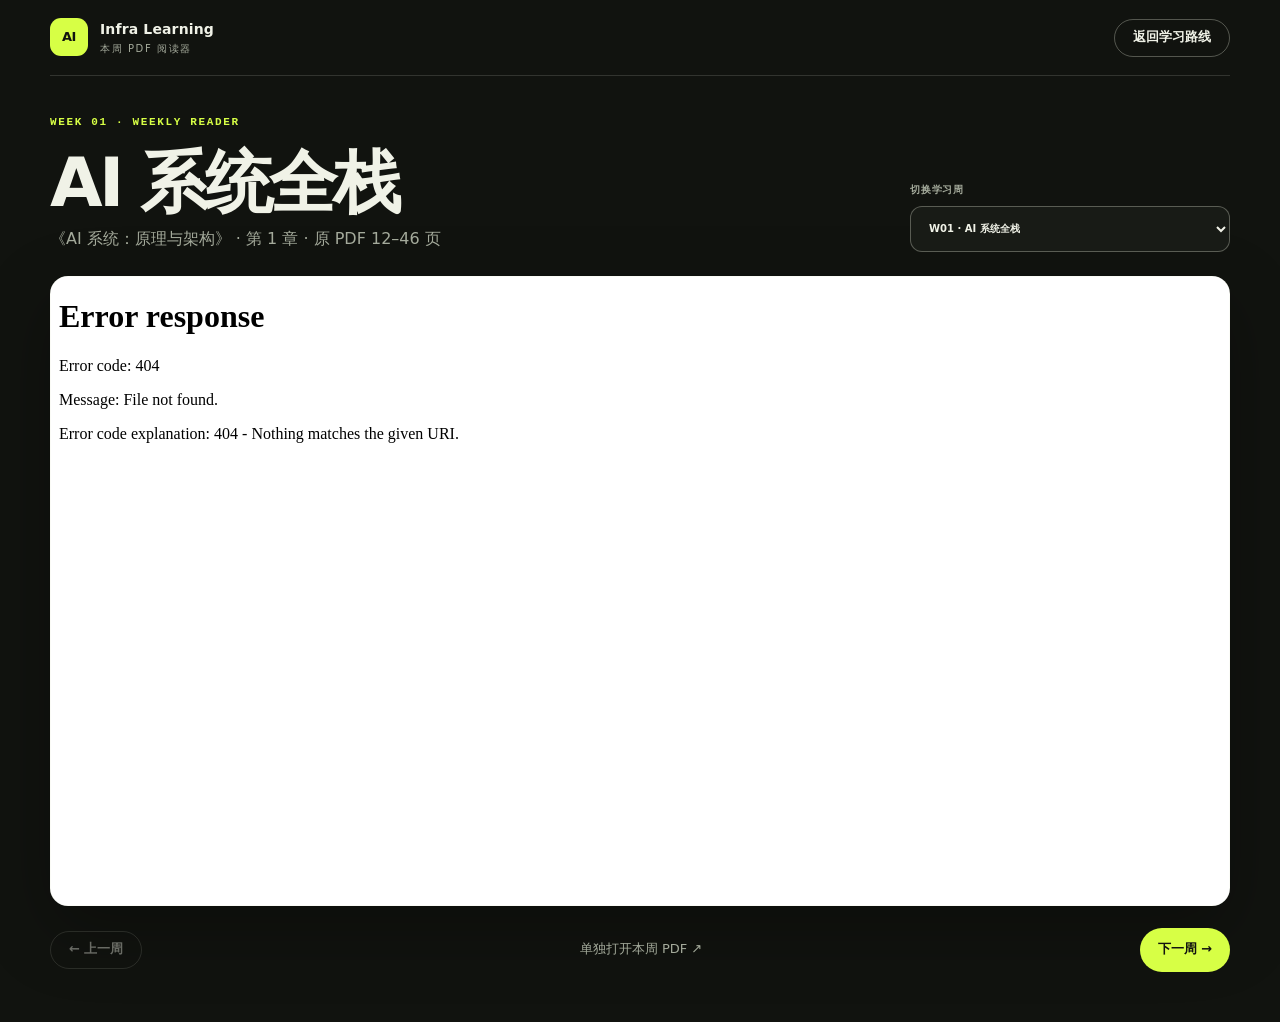
==== reader.html @ 6489c501 "Add weekly PDF reader" ====
<!doctype html>
<html lang="zh-CN">
  <head>
    <meta charset="UTF-8" />
    <meta name="viewport" content="width=device-width, initial-scale=1.0" />
    <meta name="description" content="《AI 系统：原理与架构》按周在线阅读器" />
    <title>本周 PDF · AI Infra Learning</title>
    <link rel="stylesheet" href="./styles.css?v=20260719-24" />
  </head>
  <body class="reader-page">
    <header class="reader-header shell">
      <a class="brand" href="./#roadmap" aria-label="返回学习路线">
        <span class="brand-mark">AI</span><span><strong>Infra Learning</strong><small>本周 PDF 阅读器</small></span>
      </a>
      <a class="button button-ghost" href="./#roadmap">返回学习路线</a>
    </header>

    <main class="reader-main shell">
      <section class="reader-heading" aria-labelledby="readerTitle">
        <div>
          <p class="eyebrow" id="readerWeek">WEEKLY READER</p>
          <h1 id="readerTitle">正在准备本周资料</h1>
          <p id="readerMeta">《AI 系统：原理与架构》</p>
        </div>
        <label class="reader-select-label">切换学习周
          <select id="weekSelect" aria-label="切换学习周"></select>
        </label>
      </section>

      <section class="reader-frame-wrap" aria-label="PDF 在线预览">
        <iframe id="pdfFrame" title="本周 PDF 在线预览"></iframe>
      </section>

      <nav class="reader-nav" aria-label="阅读周导航">
        <a class="button button-ghost" id="previousWeek" href="#">← 上一周</a>
        <a class="text-link" id="openPdf" href="#" target="_blank" rel="noreferrer">单独打开本周 PDF ↗</a>
        <a class="button button-primary" id="nextWeek" href="#">下一周 →</a>
      </nav>
    </main>

    <noscript><p class="shell">需要启用 JavaScript 才能选择本周 PDF。</p></noscript>
    <script src="./reader.js?v=20260719-24"></script>
  </body>
</html>
---- styles.css ----
:root {
  color-scheme: dark;
  --bg: #11130f;
  --surface: #181b16;
  --surface-2: #20241d;
  --line: rgba(239, 242, 226, 0.15);
  --line-strong: rgba(239, 242, 226, 0.3);
  --text: #f0f2e7;
  --muted: #a4aa9b;
  --acid: #d7ff45;
  --acid-2: #bfe82e;
  --blue: #7aa7ff;
  --shadow: 0 24px 70px rgba(0, 0, 0, 0.28);
  --radius: 22px;
  --shell: min(1180px, calc(100vw - 40px));
}

[data-theme="light"] {
  color-scheme: light;
  --bg: #f2f2e9;
  --surface: #ffffff;
  --surface-2: #e9eadf;
  --line: rgba(25, 28, 21, 0.13);
  --line-strong: rgba(25, 28, 21, 0.28);
  --text: #181b15;
  --muted: #666d60;
  --acid: #b5dd25;
  --acid-2: #9ec410;
  --shadow: 0 24px 70px rgba(45, 51, 35, 0.1);
}

* { box-sizing: border-box; }
html { scroll-behavior: smooth; }
body {
  margin: 0;
  min-width: 320px;
  background: radial-gradient(circle at 80% -10%, rgba(215, 255, 69, 0.1), transparent 30%), var(--bg);
  color: var(--text);
  font-family: Inter, "SF Pro Display", "PingFang SC", "Microsoft YaHei", system-ui, sans-serif;
  line-height: 1.6;
  -webkit-font-smoothing: antialiased;
}
button, input { font: inherit; }
button, a { -webkit-tap-highlight-color: transparent; }
a { color: inherit; }
.shell { width: var(--shell); margin-inline: auto; }
.skip-link { position: fixed; top: 10px; left: 10px; z-index: 100; padding: 10px 14px; background: var(--acid); color: #11130f; transform: translateY(-150%); }
.skip-link:focus { transform: translateY(0); }

.site-header {
  position: sticky;
  top: 0;
  z-index: 20;
  display: grid;
  grid-template-columns: 1fr auto 1fr;
  align-items: center;
  min-height: 76px;
  padding: 0 max(20px, calc((100vw - 1180px) / 2));
  border-bottom: 1px solid var(--line);
  background: color-mix(in srgb, var(--bg) 82%, transparent);
  backdrop-filter: blur(18px);
}
.brand { display: inline-flex; align-items: center; gap: 12px; width: max-content; text-decoration: none; }
.brand-mark { display: grid; place-items: center; width: 38px; height: 38px; border-radius: 11px; background: var(--acid); color: #11130f; font-size: 13px; font-weight: 900; letter-spacing: -0.03em; }
.brand strong, .brand small { display: block; }
.brand strong { font-size: 14px; letter-spacing: 0.01em; }
.brand small { color: var(--muted); font-size: 10px; letter-spacing: 0.16em; }
.site-nav { display: flex; gap: 34px; }
.site-nav a, .text-link { color: var(--muted); font-size: 13px; text-decoration: none; transition: color 160ms ease; }
.site-nav a:hover, .text-link:hover { color: var(--text); }
.header-actions { display: flex; align-items: center; justify-content: flex-end; gap: 10px; }
.button, .icon-button, .filter, .text-button { border: 0; cursor: pointer; }
.button { display: inline-flex; align-items: center; justify-content: center; min-height: 44px; padding: 0 18px; border-radius: 999px; font-size: 13px; font-weight: 750; text-decoration: none; transition: transform 160ms ease, background 160ms ease, border-color 160ms ease; }
.button:hover { transform: translateY(-2px); }
.button-primary { background: var(--acid); color: #11130f; }
.button-primary:hover { background: var(--acid-2); }
.button-ghost { min-height: 38px; border: 1px solid var(--line-strong); }
.button-dark { align-self: flex-start; background: #11130f; color: #f0f2e7; }
.icon-button { width: 38px; height: 38px; border: 1px solid var(--line); border-radius: 50%; background: transparent; color: var(--text); }

.hero { display: grid; grid-template-columns: minmax(0, 1.25fr) minmax(360px, 0.75fr); gap: 70px; align-items: center; min-height: 680px; padding-block: 78px; }
.eyebrow, .card-kicker { margin: 0 0 18px; color: var(--acid); font-family: "SFMono-Regular", Consolas, monospace; font-size: 11px; font-weight: 800; letter-spacing: 0.15em; }
.hero h1, .section-heading h2, .method-intro h2, .closing h2 { margin: 0; font-weight: 800; letter-spacing: -0.06em; line-height: 0.98; }
.hero h1 { max-width: 800px; font-size: clamp(62px, 7.6vw, 110px); }
.hero h1 em { color: var(--acid); font-family: Georgia, "Noto Serif SC", serif; font-weight: 400; }
.hero-intro { max-width: 650px; margin: 30px 0 0; color: var(--muted); font-size: clamp(16px, 1.8vw, 20px); }
.hero-actions { display: flex; align-items: center; gap: 24px; margin-top: 36px; }
.hero-panel { position: relative; padding: 34px; overflow: hidden; border: 1px solid var(--line); border-radius: var(--radius); background: linear-gradient(145deg, rgba(215, 255, 69, 0.07), transparent 45%), var(--surface); box-shadow: var(--shadow); }
.hero-panel::after { content: ""; position: absolute; right: -50px; bottom: -70px; width: 180px; height: 180px; border: 1px solid var(--line); border-radius: 50%; }
.progress-orbit { display: grid; place-items: center; width: 210px; height: 210px; margin: 0 auto 32px; border-radius: 50%; background: conic-gradient(var(--acid) calc(var(--progress) * 1%), var(--surface-2) 0); transition: background 300ms ease; }
.progress-orbit::before { content: ""; grid-area: 1 / 1; width: 172px; height: 172px; border-radius: 50%; background: var(--surface); }
.progress-orbit > div { z-index: 1; grid-area: 1 / 1; text-align: center; }
.progress-orbit strong, .progress-orbit span { display: block; }
.progress-orbit strong { font-size: 48px; letter-spacing: -0.06em; line-height: 1; }
.progress-orbit span { margin-top: 8px; color: var(--muted); font-size: 12px; }
.hero-stats { display: grid; grid-template-columns: repeat(3, 1fr); padding: 20px 0; border-block: 1px solid var(--line); }
.hero-stats div { text-align: center; }
.hero-stats div + div { border-left: 1px solid var(--line); }
.hero-stats strong, .hero-stats span { display: block; }
.hero-stats strong { font-size: 22px; }
.hero-stats span { color: var(--muted); font-size: 11px; }
.current-focus { display: flex; align-items: center; gap: 12px; margin-top: 22px; }
.status-dot { width: 9px; height: 9px; border-radius: 50%; background: var(--acid); box-shadow: 0 0 0 6px rgba(215, 255, 69, 0.12); }
.current-focus small, .current-focus strong { display: block; }
.current-focus small { color: var(--muted); font-size: 10px; letter-spacing: 0.12em; }
.current-focus strong { font-size: 13px; }

.ticker { overflow: hidden; border-block: 1px solid var(--line); background: var(--acid); color: #11130f; }
.ticker div { display: flex; justify-content: center; gap: 24px; min-width: max-content; padding: 12px 20px; font-family: "SFMono-Regular", Consolas, monospace; font-size: 11px; font-weight: 900; letter-spacing: 0.14em; }
.ticker i { font-style: normal; }
.dashboard, .roadmap, .mapping, .method { padding-block: 110px; }
.section-heading { display: flex; justify-content: space-between; align-items: flex-end; gap: 40px; margin-bottom: 48px; }
.section-heading.compact { align-items: center; }
.section-heading h2, .method-intro h2, .closing h2 { max-width: 760px; font-size: clamp(42px, 5vw, 70px); }
.section-heading > p, .method-intro > p:last-child { max-width: 360px; margin: 0; color: var(--muted); font-size: 14px; }

.dashboard-grid { display: grid; grid-template-columns: 1.2fr 0.9fr 0.9fr; gap: 16px; }
.dashboard-grid article { min-height: 330px; padding: 28px; border: 1px solid var(--line); border-radius: var(--radius); background: var(--surface); }
.focus-card { display: flex; flex-direction: column; background: var(--acid) !important; color: #11130f; }
.focus-card .card-kicker { color: rgba(17, 19, 15, 0.62); }
.week-badge { align-self: flex-start; padding: 5px 9px; border: 1px solid rgba(17, 19, 15, 0.28); border-radius: 999px; font-family: monospace; font-size: 10px; }
.focus-card h3, .data-card h3 { margin: auto 0 10px; font-size: clamp(30px, 3vw, 46px); letter-spacing: -0.05em; line-height: 1; }
.focus-card p { max-width: 480px; margin: 0 0 24px; color: rgba(17, 19, 15, 0.7); }
.metric-card, .data-card { display: flex; flex-direction: column; }
.metric-row { display: flex; justify-content: space-between; gap: 18px; padding: 17px 0; border-bottom: 1px solid var(--line); }
.metric-row span { color: var(--muted); font-size: 13px; }
.metric-row strong { text-align: right; font-size: 13px; }
.mini-bar { height: 5px; margin-top: auto; overflow: hidden; border-radius: 999px; background: var(--surface-2); }
.mini-bar span { display: block; width: 0; height: 100%; background: var(--acid); transition: width 300ms ease; }
.data-card h3 { margin-top: auto; font-size: 30px; }
.data-card p { color: var(--muted); font-size: 13px; }
.data-actions { display: flex; flex-wrap: wrap; gap: 14px; margin-top: 12px; }
.storage-status { display: flex; align-items: center; gap: 8px; margin: 16px 0 0; color: var(--muted); font-size: 11px; }
.storage-status .status-dot { width: 7px; height: 7px; }
.text-button { padding: 0; border-bottom: 1px solid var(--line-strong); background: transparent; color: var(--text); font-size: 12px; }
.text-button.danger { color: #ff8d72; }

.filters { display: flex; flex-wrap: wrap; justify-content: flex-end; gap: 8px; }
.filter { padding: 8px 14px; border: 1px solid var(--line); border-radius: 999px; background: transparent; color: var(--muted); font-size: 12px; }
.filter.is-active { border-color: var(--acid); background: var(--acid); color: #11130f; }
.roadmap-hint { max-width: 620px; margin: 14px 0 0; color: var(--muted); font-size: 12px; }
.roadmap-list { display: grid; gap: 12px; }
.week-card { display: grid; grid-template-columns: 90px minmax(180px, 0.7fr) minmax(340px, 1.3fr) auto; gap: 24px; align-items: center; padding: 22px 24px; border: 1px solid var(--line); border-radius: 16px; background: var(--surface); transition: border-color 160ms ease, transform 160ms ease; }
.week-card:hover { border-color: var(--line-strong); transform: translateX(4px); }
.week-card.is-complete { border-color: color-mix(in srgb, var(--acid) 45%, var(--line)); }
.week-card[hidden] { display: none; }
.week-number { color: var(--muted); font-family: "SFMono-Regular", Consolas, monospace; font-size: 12px; }
.week-title strong, .week-title span { display: block; }
.week-title strong { font-size: 17px; }
.week-title span { margin-top: 3px; color: var(--muted); font-size: 11px; }
.week-outcome { color: var(--muted); font-size: 13px; }
.week-tasks { display: flex; gap: 6px; }
.task-check { position: relative; display: grid; place-items: center; width: 32px; height: 32px; padding: 0; border: 1px solid var(--line-strong); border-radius: 9px; background: transparent; color: var(--muted); cursor: pointer; transition: border-color 150ms ease, background 150ms ease, color 150ms ease, transform 150ms ease; }
.task-check:hover { border-color: var(--acid); color: var(--text); transform: translateY(-2px); }
.task-check:focus-visible { outline: 2px solid var(--blue); outline-offset: 2px; }
.task-check span { font-family: monospace; font-size: 10px; }
.task-check i { position: absolute; right: -4px; top: -5px; display: grid; place-items: center; width: 14px; height: 14px; border: 2px solid var(--surface); border-radius: 50%; background: var(--acid); color: #11130f; font-family: monospace; font-size: 8px; font-style: normal; font-weight: 900; }
.task-check.is-done { border-color: var(--acid); background: color-mix(in srgb, var(--acid) 14%, transparent); color: var(--acid); }

.mapping { border-top: 1px solid var(--line); }
.mapping-table { overflow: hidden; border: 1px solid var(--line); border-radius: var(--radius); background: var(--surface); }
.mapping-row { display: grid; grid-template-columns: 0.5fr 1fr 1.3fr; gap: 24px; padding: 23px 28px; border-bottom: 1px solid var(--line); }
.mapping-row:last-child { border-bottom: 0; }
.mapping-row span { color: var(--muted); font-size: 13px; }
.mapping-row strong { font-size: 14px; }
.mapping-header { background: var(--surface-2); }
.mapping-header span { color: var(--text); font-family: monospace; font-size: 10px; letter-spacing: 0.1em; }

.method { display: grid; grid-template-columns: 0.8fr 1.2fr; gap: 100px; align-items: start; }
.method-intro { position: sticky; top: 120px; }
.method-intro > p:last-child { margin-top: 24px; }
.method-steps { margin: 0; padding: 0; list-style: none; }
.method-steps li { display: grid; grid-template-columns: 50px 1fr; gap: 22px; padding: 28px 0; border-top: 1px solid var(--line); }
.method-steps li:last-child { border-bottom: 1px solid var(--line); }
.method-steps > li > span { color: var(--acid); font-family: monospace; font-size: 11px; }
.method-steps strong { font-size: 24px; }
.method-steps p { margin: 4px 0 0; color: var(--muted); font-size: 13px; }
.closing { display: flex; justify-content: space-between; align-items: flex-end; gap: 40px; margin-bottom: 60px; padding: 60px; border-radius: 28px; background: var(--surface); }
.site-footer { display: flex; justify-content: space-between; gap: 20px; padding-block: 26px 44px; border-top: 1px solid var(--line); color: var(--muted); font-size: 11px; }
.task-drawer[hidden] { display: none !important; }
body.drawer-open { overflow: hidden; }
.task-drawer { position: fixed; inset: 0; z-index: 100; }
.task-backdrop { position: absolute; inset: 0; width: 100%; border: 0; background: rgba(0, 0, 0, 0.62); backdrop-filter: blur(5px); cursor: default; }
.task-sheet { position: absolute; inset: 0 0 0 auto; display: flex; flex-direction: column; width: min(620px, 94vw); border-left: 1px solid var(--line-strong); background: var(--bg); box-shadow: -30px 0 80px rgba(0, 0, 0, 0.32); overflow: hidden; animation: drawer-in 220ms ease both; }
.task-sheet-header { display: flex; justify-content: space-between; align-items: center; gap: 20px; padding: 24px 28px; border-bottom: 1px solid var(--line); }
.task-sheet-header .eyebrow { margin: 0; }
.task-sheet-content { flex: 1; padding: 38px 34px 52px; overflow-y: auto; }
.task-sheet-content h2 { max-width: 520px; margin: 0; font-size: clamp(32px, 5vw, 52px); letter-spacing: -0.05em; line-height: 0.98; }
.task-description { margin: 22px 0 0; color: var(--muted); font-size: 15px; line-height: 1.75; }
.task-links { display: grid; gap: 10px; margin-top: 28px; }
.task-links a { display: grid; grid-template-columns: 1fr auto; gap: 4px 18px; padding: 16px 18px; border: 1px solid var(--line); border-radius: 12px; background: var(--surface); color: var(--text); text-decoration: none; transition: border-color 150ms ease, transform 150ms ease; }
.task-links a:hover { border-color: var(--acid); transform: translateX(4px); }
.task-links span { font-size: 13px; font-weight: 800; }
.task-links small { grid-column: 1; color: var(--muted); font-family: monospace; font-size: 9px; }
.task-links b { grid-column: 2; grid-row: 1 / 3; align-self: center; color: var(--acid); }
.task-checklist { display: grid; gap: 12px; margin: 30px 0 0; padding: 0; list-style: none; }
.task-checklist li { position: relative; padding: 15px 16px 15px 44px; border-top: 1px solid var(--line); color: var(--text); font-size: 13px; }
.task-checklist li::before { position: absolute; left: 12px; top: 14px; content: "→"; color: var(--acid); font-family: monospace; }
.task-quiz { display: grid; gap: 10px; margin: 30px 0 0; padding: 0; list-style: none; counter-reset: none; }
.task-quiz li { display: grid; grid-template-columns: 42px 1fr; gap: 14px; padding: 17px; border: 1px solid var(--line); border-radius: 12px; background: var(--surface); }
.task-quiz span { color: var(--acid); font-family: monospace; font-size: 10px; }
.task-quiz p { margin: 0; font-size: 13px; }
.task-deliverable { margin-top: 34px; padding: 20px; border-left: 3px solid var(--acid); background: color-mix(in srgb, var(--acid) 7%, var(--surface)); }
.task-deliverable span { color: var(--acid); font-family: monospace; font-size: 9px; font-weight: 900; letter-spacing: 0.12em; }
.task-deliverable p { margin: 8px 0 0; font-size: 13px; line-height: 1.65; }
.task-sheet-footer { display: grid; gap: 10px; padding: 20px 28px 24px; border-top: 1px solid var(--line); background: var(--surface); }
.task-sheet-footer small { color: var(--muted); font-size: 9px; text-align: center; }
.task-complete-button { width: 100%; }
.task-complete-button.is-complete { border-color: var(--line-strong); background: transparent; color: var(--text); }
.toast { position: fixed; right: 24px; bottom: 24px; z-index: 50; max-width: min(360px, calc(100vw - 48px)); padding: 12px 16px; border: 1px solid var(--line-strong); border-radius: 12px; background: var(--surface); box-shadow: var(--shadow); opacity: 0; transform: translateY(12px); pointer-events: none; transition: opacity 180ms ease, transform 180ms ease; font-size: 12px; }
.toast.is-visible { opacity: 1; transform: translateY(0); }

.reader-page { min-height: 100vh; background: var(--bg); }
.reader-header { display: flex; align-items: center; justify-content: space-between; min-height: 76px; border-bottom: 1px solid var(--line); }
.reader-main { padding-block: 38px 50px; }
.reader-heading { display: flex; align-items: end; justify-content: space-between; gap: 30px; margin-bottom: 24px; }
.reader-heading h1 { margin: 6px 0 10px; font-size: clamp(38px, 6vw, 68px); letter-spacing: -0.055em; line-height: 0.98; }
.reader-heading p:last-child { margin: 0; color: var(--muted); }
.reader-select-label { display: grid; gap: 8px; min-width: min(320px, 100%); color: var(--muted); font-size: 10px; font-weight: 800; letter-spacing: 0.08em; }
.reader-select-label select { width: 100%; min-height: 46px; padding: 0 40px 0 14px; border: 1px solid var(--line-strong); border-radius: 12px; background: var(--surface); color: var(--text); font: inherit; letter-spacing: 0; }
.reader-frame-wrap { height: calc(100vh - 270px); min-height: 620px; border: 1px solid var(--line-strong); border-radius: 18px; background: #fff; box-shadow: var(--shadow); overflow: hidden; }
.reader-frame-wrap iframe { width: 100%; height: 100%; border: 0; background: #fff; }
.reader-nav { display: flex; align-items: center; justify-content: space-between; gap: 16px; padding-top: 22px; }
.reader-nav [aria-disabled="true"] { opacity: 0.4; pointer-events: none; }

@media (max-width: 960px) {
  .site-header { grid-template-columns: 1fr auto; }
  .site-nav { display: none; }
  .hero { grid-template-columns: 1fr; }
  .hero-panel { max-width: 560px; }
  .dashboard-grid { grid-template-columns: 1fr 1fr; }
  .focus-card { grid-column: 1 / -1; }
  .week-card { grid-template-columns: 70px 1fr auto; }
  .week-outcome { grid-column: 2 / -1; }
  .method { grid-template-columns: 1fr; gap: 50px; }
  .method-intro { position: static; }
}

@media (max-width: 680px) {
  :root { --shell: min(100% - 28px, 1180px); }
  .site-header { min-height: 66px; padding-inline: 14px; }
  .button-ghost { display: none; }
  .hero { min-height: auto; padding-block: 66px; }
  .hero h1 { font-size: clamp(50px, 16vw, 76px); }
  .hero-actions, .section-heading, .closing, .site-footer { align-items: flex-start; flex-direction: column; }
  .hero-panel { padding: 24px; }
  .progress-orbit { width: 180px; height: 180px; }
  .progress-orbit::before { width: 146px; height: 146px; }
  .ticker div { justify-content: flex-start; animation: ticker 18s linear infinite alternate; }
  .dashboard, .roadmap, .mapping, .method { padding-block: 78px; }
  .dashboard-grid { grid-template-columns: 1fr; }
  .focus-card { grid-column: auto; }
  .filters { justify-content: flex-start; }
  .week-card { grid-template-columns: 58px 1fr; gap: 16px; padding: 20px; }
  .week-outcome, .week-tasks { grid-column: 1 / -1; }
  .mapping-row { grid-template-columns: 70px 1fr; }
  .mapping-row > :last-child { grid-column: 2; }
  .mapping-header { display: none; }
  .closing { padding: 38px 28px; }
  .task-sheet { width: 100%; }
  .task-sheet-header { padding: 18px 20px; }
  .task-sheet-content { padding: 30px 20px 42px; }
  .task-sheet-footer { padding: 16px 20px 20px; }
  .reader-header { min-height: 66px; }
  .reader-page .button-ghost { display: inline-flex; }
  .reader-heading { align-items: stretch; flex-direction: column; }
  .reader-frame-wrap { height: 72vh; min-height: 500px; border-radius: 12px; }
  .reader-nav { align-items: stretch; flex-direction: column; }
  .reader-nav .button, .reader-nav .text-link { justify-content: center; text-align: center; }
}

@keyframes ticker { to { transform: translateX(-38%); } }
@keyframes drawer-in { from { transform: translateX(28px); opacity: 0; } to { transform: translateX(0); opacity: 1; } }
@media (prefers-reduced-motion: reduce) {
  *, *::before, *::after { scroll-behavior: auto !important; animation-duration: 0.01ms !important; animation-iteration-count: 1 !important; transition-duration: 0.01ms !important; }
}
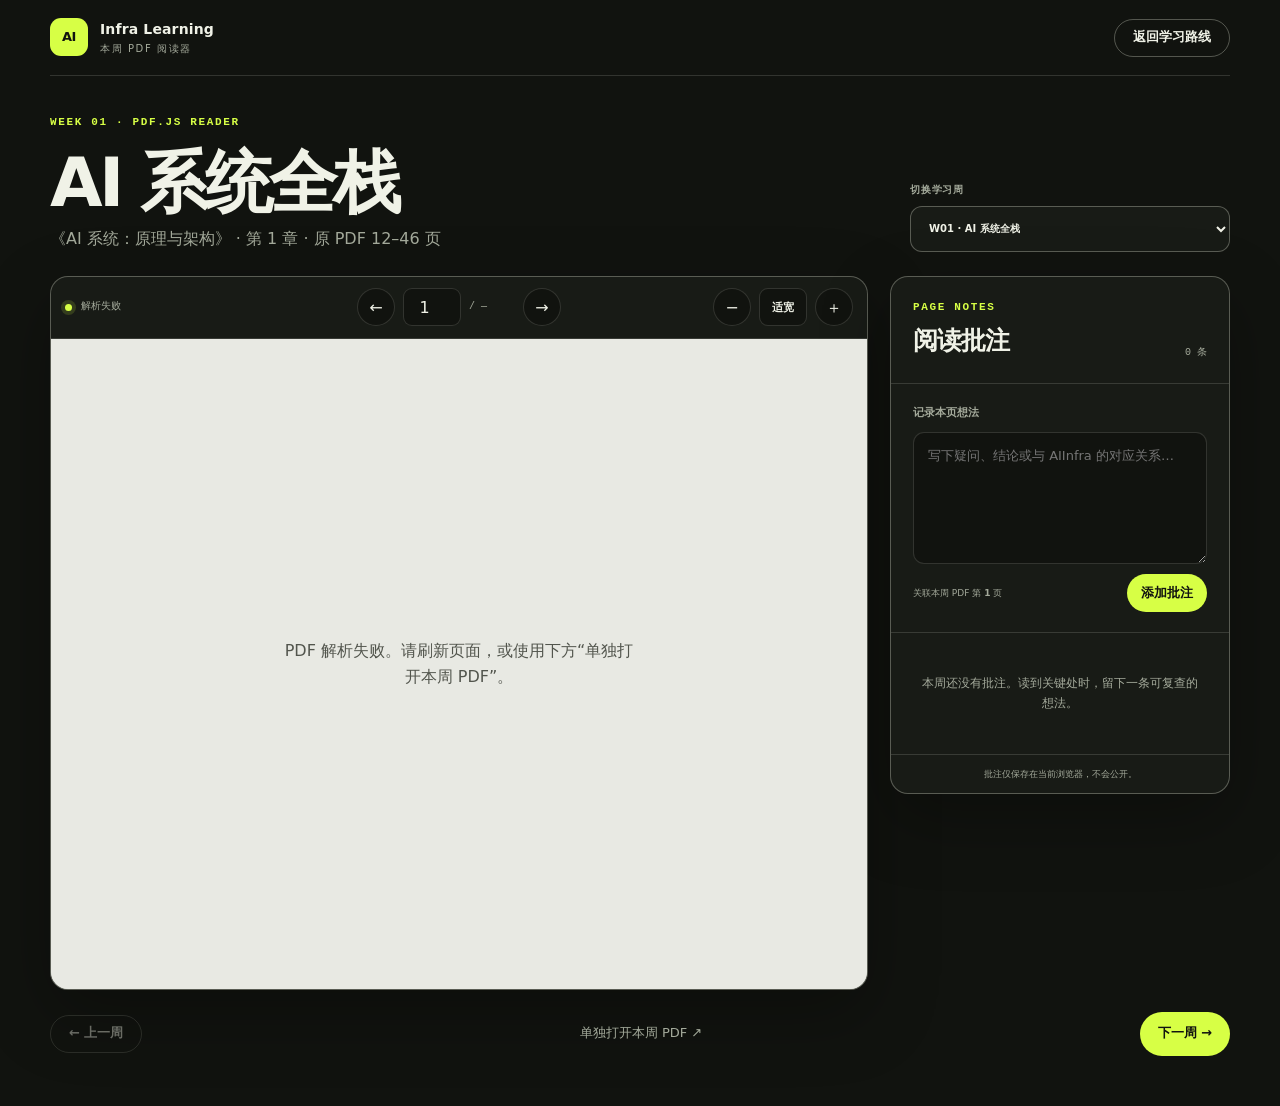
==== commit 8e082eef: "Add responsive PDF reader and page notes" ====
--- a/reader.html
+++ b/reader.html
@@ -5,7 +5,7 @@
     <meta name="viewport" content="width=device-width, initial-scale=1.0" />
     <meta name="description" content="《AI 系统：原理与架构》按周在线阅读器" />
     <title>本周 PDF · AI Infra Learning</title>
-    <link rel="stylesheet" href="./styles.css?v=20260719-24" />
+    <link rel="stylesheet" href="./styles.css?v=20260720-25" />
   </head>
   <body class="reader-page">
     <header class="reader-header shell">
@@ -27,8 +27,41 @@
         </label>
       </section>
 
-      <section class="reader-frame-wrap" aria-label="PDF 在线预览">
-        <iframe id="pdfFrame" title="本周 PDF 在线预览"></iframe>
+      <section class="reader-workspace">
+        <div class="pdf-reader-panel">
+          <div class="pdf-toolbar" aria-label="PDF 阅读控制">
+            <div class="pdf-status-wrap"><span class="status-dot" aria-hidden="true"></span><span id="pdfStatus">正在解析 PDF…</span></div>
+            <div class="pdf-page-controls">
+              <button class="icon-button" id="previousPage" type="button" aria-label="上一页">←</button>
+              <label><span class="sr-only">当前页</span><input id="pageInput" type="number" min="1" value="1" inputmode="numeric" /></label>
+              <span id="pageTotal">/ —</span>
+              <button class="icon-button" id="nextPage" type="button" aria-label="下一页">→</button>
+            </div>
+            <div class="pdf-zoom-controls">
+              <button class="icon-button" id="zoomOut" type="button" aria-label="缩小">−</button>
+              <button class="zoom-label" id="resetZoom" type="button" aria-label="恢复适合宽度">适宽</button>
+              <button class="icon-button" id="zoomIn" type="button" aria-label="放大">＋</button>
+            </div>
+          </div>
+          <div class="pdf-stage" id="pdfStage" tabindex="0" aria-label="自动适应宽度的 PDF 页面">
+            <div class="pdf-loading" id="pdfLoading"><span></span><p>正在解析本周 PDF…</p></div>
+            <canvas id="pdfCanvas" aria-label="PDF 当前页"></canvas>
+          </div>
+        </div>
+
+        <aside class="comment-panel" aria-labelledby="commentTitle">
+          <div class="comment-heading">
+            <div><p class="eyebrow">PAGE NOTES</p><h2 id="commentTitle">阅读批注</h2></div>
+            <span id="commentCount">0 条</span>
+          </div>
+          <form class="comment-form" id="commentForm">
+            <label for="commentInput">记录本页想法</label>
+            <textarea id="commentInput" rows="5" maxlength="1200" placeholder="写下疑问、结论或与 AIInfra 的对应关系…" required></textarea>
+            <div><span>关联本周 PDF 第 <strong id="commentPage">1</strong> 页</span><button class="button button-primary" type="submit">添加批注</button></div>
+          </form>
+          <div class="comment-list" id="commentList" aria-live="polite"></div>
+          <p class="comment-storage-note" id="commentStorageNote">批注仅保存在当前浏览器，不会公开。</p>
+        </aside>
       </section>
 
       <nav class="reader-nav" aria-label="阅读周导航">
@@ -39,6 +72,6 @@
     </main>
 
     <noscript><p class="shell">需要启用 JavaScript 才能选择本周 PDF。</p></noscript>
-    <script src="./reader.js?v=20260719-24"></script>
+    <script type="module" src="./reader.js?v=20260720-25"></script>
   </body>
 </html>
--- a/styles.css
+++ b/styles.css
@@ -218,8 +218,50 @@
 .reader-heading p:last-child { margin: 0; color: var(--muted); }
 .reader-select-label { display: grid; gap: 8px; min-width: min(320px, 100%); color: var(--muted); font-size: 10px; font-weight: 800; letter-spacing: 0.08em; }
 .reader-select-label select { width: 100%; min-height: 46px; padding: 0 40px 0 14px; border: 1px solid var(--line-strong); border-radius: 12px; background: var(--surface); color: var(--text); font: inherit; letter-spacing: 0; }
-.reader-frame-wrap { height: calc(100vh - 270px); min-height: 620px; border: 1px solid var(--line-strong); border-radius: 18px; background: #fff; box-shadow: var(--shadow); overflow: hidden; }
-.reader-frame-wrap iframe { width: 100%; height: 100%; border: 0; background: #fff; }
+.sr-only { position: absolute; width: 1px; height: 1px; padding: 0; margin: -1px; overflow: hidden; clip: rect(0, 0, 0, 0); white-space: nowrap; border: 0; }
+.reader-workspace { display: grid; grid-template-columns: minmax(0, 1fr) 340px; gap: 22px; align-items: start; }
+.pdf-reader-panel { min-width: 0; border: 1px solid var(--line-strong); border-radius: 18px; background: var(--surface); box-shadow: var(--shadow); overflow: hidden; }
+.pdf-toolbar { display: grid; grid-template-columns: 1fr auto 1fr; align-items: center; gap: 16px; min-height: 62px; padding: 9px 14px; border-bottom: 1px solid var(--line); }
+.pdf-status-wrap { display: flex; align-items: center; gap: 9px; color: var(--muted); font-family: monospace; font-size: 10px; }
+.status-dot { width: 7px; height: 7px; border-radius: 50%; background: var(--acid); box-shadow: 0 0 0 4px color-mix(in srgb, var(--acid) 15%, transparent); }
+.pdf-status-wrap.is-busy .status-dot { animation: status-pulse 1s ease-in-out infinite alternate; }
+.pdf-page-controls, .pdf-zoom-controls { display: flex; align-items: center; justify-content: center; gap: 8px; }
+.pdf-zoom-controls { justify-self: end; }
+.pdf-page-controls input { width: 58px; min-height: 38px; padding: 0 8px; border: 1px solid var(--line); border-radius: 9px; background: var(--bg); color: var(--text); text-align: center; }
+.pdf-page-controls > span { min-width: 46px; color: var(--muted); font-family: monospace; font-size: 10px; }
+.pdf-toolbar .icon-button { width: 38px; height: 38px; background: var(--bg); }
+.pdf-toolbar .icon-button:disabled { opacity: 0.35; cursor: not-allowed; }
+.zoom-label { min-height: 38px; padding: 0 12px; border: 1px solid var(--line); border-radius: 9px; background: var(--bg); color: var(--text); font-size: 11px; font-weight: 800; cursor: pointer; }
+.pdf-stage { position: relative; display: grid; place-items: start center; height: calc(100vh - 330px); min-height: 650px; padding: 28px; background: #d8d9d2; overflow: auto; outline: none; }
+.pdf-stage:focus-visible { box-shadow: inset 0 0 0 3px var(--acid); }
+.pdf-stage canvas { display: block; max-width: none; background: #fff; box-shadow: 0 12px 40px rgba(0, 0, 0, 0.18); }
+.pdf-loading { position: absolute; inset: 0; z-index: 2; display: grid; place-content: center; justify-items: center; gap: 14px; background: #e8e9e3; color: #52554d; }
+.pdf-loading[hidden] { display: none; }
+.pdf-loading span { width: 34px; height: 34px; border: 3px solid #b9bcb2; border-top-color: #789600; border-radius: 50%; animation: reader-spin 800ms linear infinite; }
+.pdf-loading p { max-width: 360px; margin: 0; text-align: center; }
+.pdf-loading.is-error span { display: none; }
+.comment-panel { position: sticky; top: 20px; border: 1px solid var(--line-strong); border-radius: 18px; background: var(--surface); box-shadow: var(--shadow); overflow: hidden; }
+.comment-heading { display: flex; align-items: end; justify-content: space-between; gap: 14px; padding: 22px; border-bottom: 1px solid var(--line); }
+.comment-heading .eyebrow { margin: 0 0 5px; }
+.comment-heading h2 { margin: 0; font-size: 25px; letter-spacing: -0.04em; }
+.comment-heading > span { color: var(--muted); font-family: monospace; font-size: 10px; }
+.comment-form { display: grid; gap: 10px; padding: 20px 22px; border-bottom: 1px solid var(--line); }
+.comment-form > label { color: var(--muted); font-size: 11px; font-weight: 800; }
+.comment-form textarea { width: 100%; resize: vertical; padding: 13px 14px; border: 1px solid var(--line); border-radius: 11px; background: var(--bg); color: var(--text); font: inherit; font-size: 13px; line-height: 1.6; }
+.comment-form textarea:focus, .pdf-page-controls input:focus, .reader-select-label select:focus { border-color: var(--acid); outline: 2px solid color-mix(in srgb, var(--acid) 25%, transparent); }
+.comment-form > div { display: flex; align-items: center; justify-content: space-between; gap: 12px; }
+.comment-form > div > span { color: var(--muted); font-size: 9px; line-height: 1.4; }
+.comment-form .button { min-height: 38px; padding: 0 14px; white-space: nowrap; }
+.comment-list { display: grid; gap: 10px; max-height: 46vh; padding: 14px; overflow-y: auto; }
+.comment-empty { margin: 0; padding: 26px 14px; color: var(--muted); font-size: 12px; line-height: 1.7; text-align: center; }
+.comment-item { position: relative; padding: 14px 14px 38px; border: 1px solid var(--line); border-radius: 12px; background: var(--bg); }
+.comment-item > div { display: flex; align-items: center; justify-content: space-between; gap: 10px; }
+.comment-item > div button { padding: 0; border: 0; background: transparent; color: var(--acid); font: inherit; font-size: 10px; font-weight: 900; cursor: pointer; }
+.comment-item time { color: var(--muted); font-family: monospace; font-size: 9px; }
+.comment-item p { margin: 12px 0 0; white-space: pre-wrap; overflow-wrap: anywhere; font-size: 12px; line-height: 1.7; }
+.comment-delete { position: absolute; right: 12px; bottom: 10px; padding: 3px 6px; border: 0; background: transparent; color: var(--muted); font-size: 9px; cursor: pointer; }
+.comment-delete:hover { color: #d25555; }
+.comment-storage-note { margin: 0; padding: 12px 20px; border-top: 1px solid var(--line); color: var(--muted); font-size: 9px; text-align: center; }
 .reader-nav { display: flex; align-items: center; justify-content: space-between; gap: 16px; padding-top: 22px; }
 .reader-nav [aria-disabled="true"] { opacity: 0.4; pointer-events: none; }
 
@@ -234,6 +276,9 @@
   .week-outcome { grid-column: 2 / -1; }
   .method { grid-template-columns: 1fr; gap: 50px; }
   .method-intro { position: static; }
+  .reader-workspace { grid-template-columns: 1fr; }
+  .comment-panel { position: static; }
+  .comment-list { max-height: none; }
 }
 
 @media (max-width: 680px) {
@@ -264,13 +309,21 @@
   .reader-header { min-height: 66px; }
   .reader-page .button-ghost { display: inline-flex; }
   .reader-heading { align-items: stretch; flex-direction: column; }
-  .reader-frame-wrap { height: 72vh; min-height: 500px; border-radius: 12px; }
+  .reader-workspace, .pdf-reader-panel, .comment-panel { border-radius: 12px; }
+  .pdf-toolbar { grid-template-columns: 1fr auto; }
+  .pdf-status-wrap { grid-column: 1 / -1; }
+  .pdf-zoom-controls { justify-self: end; }
+  .pdf-stage { height: 68vh; min-height: 480px; padding: 12px; }
+  .comment-form > div { align-items: stretch; flex-direction: column; }
+  .comment-form .button { justify-content: center; }
   .reader-nav { align-items: stretch; flex-direction: column; }
   .reader-nav .button, .reader-nav .text-link { justify-content: center; text-align: center; }
 }
 
 @keyframes ticker { to { transform: translateX(-38%); } }
 @keyframes drawer-in { from { transform: translateX(28px); opacity: 0; } to { transform: translateX(0); opacity: 1; } }
+@keyframes reader-spin { to { transform: rotate(360deg); } }
+@keyframes status-pulse { to { opacity: 0.35; transform: scale(0.85); } }
 @media (prefers-reduced-motion: reduce) {
   *, *::before, *::after { scroll-behavior: auto !important; animation-duration: 0.01ms !important; animation-iteration-count: 1 !important; transition-duration: 0.01ms !important; }
 }
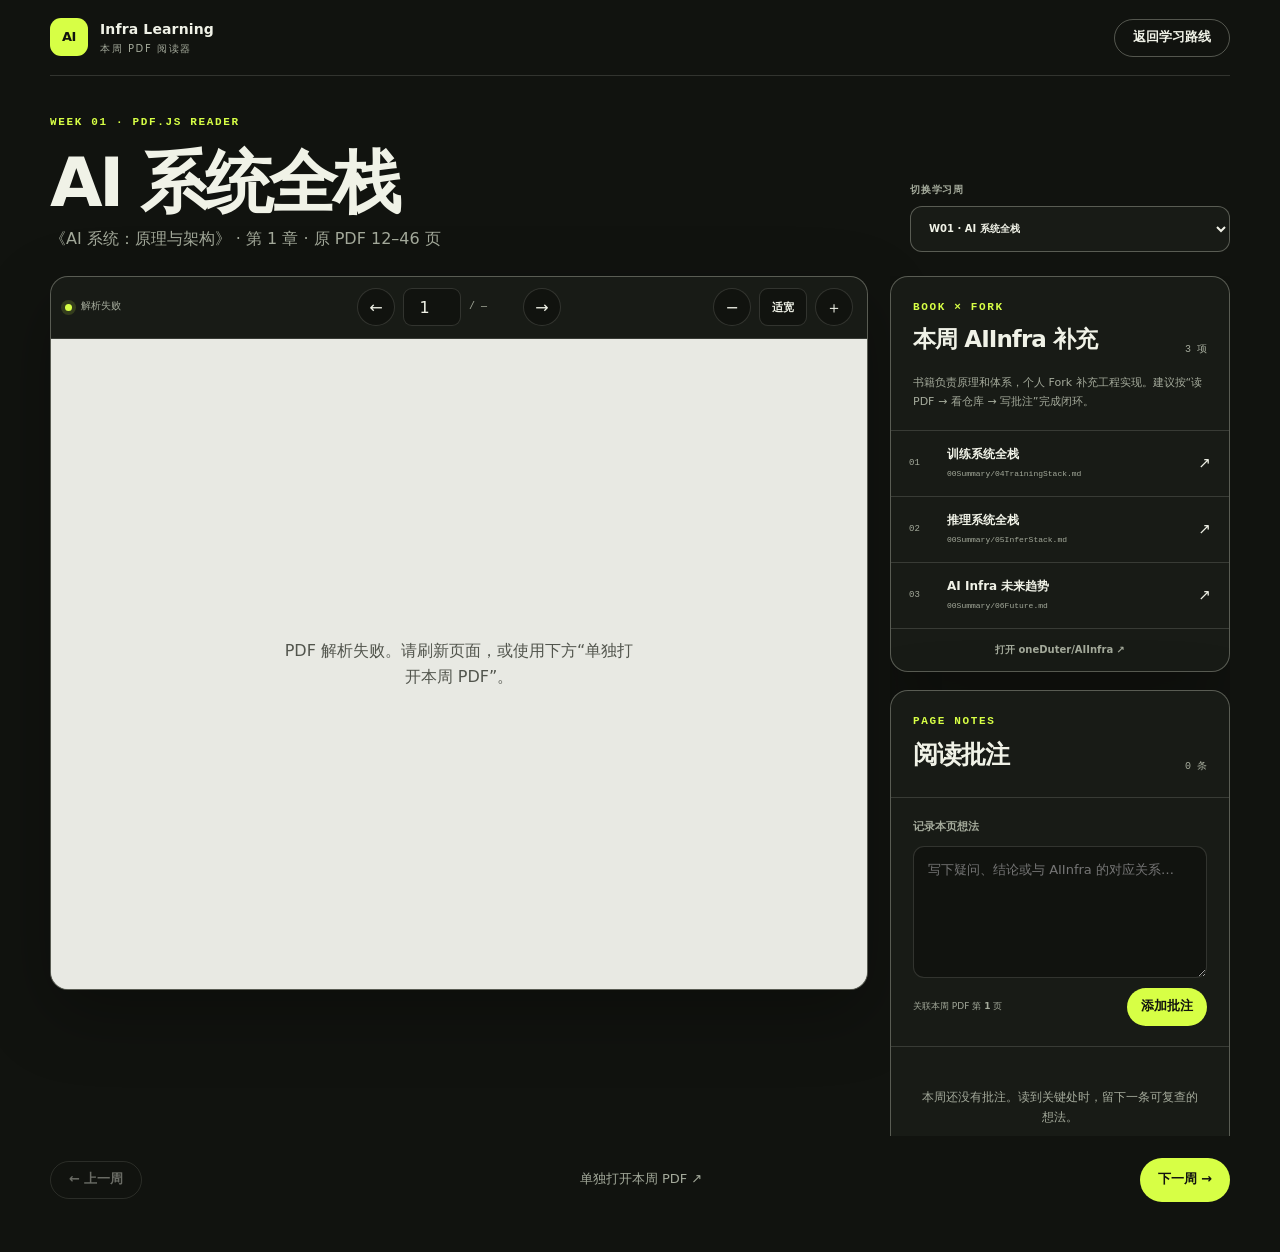
==== commit c20c5971: "Integrate weekly AIInfra links into PDF reader" ====
--- a/reader.html
+++ b/reader.html
@@ -5,7 +5,7 @@
     <meta name="viewport" content="width=device-width, initial-scale=1.0" />
     <meta name="description" content="《AI 系统：原理与架构》按周在线阅读器" />
     <title>本周 PDF · AI Infra Learning</title>
-    <link rel="stylesheet" href="./styles.css?v=20260720-25" />
+    <link rel="stylesheet" href="./styles.css?v=20260720-26" />
   </head>
   <body class="reader-page">
     <header class="reader-header shell">
@@ -49,19 +49,31 @@
           </div>
         </div>
 
-        <aside class="comment-panel" aria-labelledby="commentTitle">
-          <div class="comment-heading">
-            <div><p class="eyebrow">PAGE NOTES</p><h2 id="commentTitle">阅读批注</h2></div>
-            <span id="commentCount">0 条</span>
-          </div>
-          <form class="comment-form" id="commentForm">
-            <label for="commentInput">记录本页想法</label>
-            <textarea id="commentInput" rows="5" maxlength="1200" placeholder="写下疑问、结论或与 AIInfra 的对应关系…" required></textarea>
-            <div><span>关联本周 PDF 第 <strong id="commentPage">1</strong> 页</span><button class="button button-primary" type="submit">添加批注</button></div>
-          </form>
-          <div class="comment-list" id="commentList" aria-live="polite"></div>
-          <p class="comment-storage-note" id="commentStorageNote">批注仅保存在当前浏览器，不会公开。</p>
-        </aside>
+        <div class="reader-sidebar">
+          <aside class="infra-panel" aria-labelledby="infraTitle">
+            <div class="infra-heading">
+              <div><p class="eyebrow">BOOK × FORK</p><h2 id="infraTitle">本周 AIInfra 补充</h2></div>
+              <span id="infraCount">0 项</span>
+            </div>
+            <p class="infra-intro">书籍负责原理和体系，个人 Fork 补充工程实现。建议按“读 PDF → 看仓库 → 写批注”完成闭环。</p>
+            <div class="reader-infra-links" id="infraLinks"></div>
+            <a class="infra-fork-link" href="https://github.com/oneDuter/AIInfra" target="_blank" rel="noreferrer">打开 oneDuter/AIInfra ↗</a>
+          </aside>
+
+          <aside class="comment-panel" aria-labelledby="commentTitle">
+            <div class="comment-heading">
+              <div><p class="eyebrow">PAGE NOTES</p><h2 id="commentTitle">阅读批注</h2></div>
+              <span id="commentCount">0 条</span>
+            </div>
+            <form class="comment-form" id="commentForm">
+              <label for="commentInput">记录本页想法</label>
+              <textarea id="commentInput" rows="5" maxlength="1200" placeholder="写下疑问、结论或与 AIInfra 的对应关系…" required></textarea>
+              <div><span>关联本周 PDF 第 <strong id="commentPage">1</strong> 页</span><button class="button button-primary" type="submit">添加批注</button></div>
+            </form>
+            <div class="comment-list" id="commentList" aria-live="polite"></div>
+            <p class="comment-storage-note" id="commentStorageNote">批注仅保存在当前浏览器，不会公开。</p>
+          </aside>
+        </div>
       </section>
 
       <nav class="reader-nav" aria-label="阅读周导航">
@@ -72,6 +84,6 @@
     </main>
 
     <noscript><p class="shell">需要启用 JavaScript 才能选择本周 PDF。</p></noscript>
-    <script type="module" src="./reader.js?v=20260720-25"></script>
+    <script type="module" src="./reader.js?v=20260720-26"></script>
   </body>
 </html>
--- a/styles.css
+++ b/styles.css
@@ -220,6 +220,7 @@
 .reader-select-label select { width: 100%; min-height: 46px; padding: 0 40px 0 14px; border: 1px solid var(--line-strong); border-radius: 12px; background: var(--surface); color: var(--text); font: inherit; letter-spacing: 0; }
 .sr-only { position: absolute; width: 1px; height: 1px; padding: 0; margin: -1px; overflow: hidden; clip: rect(0, 0, 0, 0); white-space: nowrap; border: 0; }
 .reader-workspace { display: grid; grid-template-columns: minmax(0, 1fr) 340px; gap: 22px; align-items: start; }
+.reader-sidebar { position: sticky; top: 20px; display: grid; gap: 18px; max-height: calc(100vh - 40px); overflow-y: auto; scrollbar-width: thin; }
 .pdf-reader-panel { min-width: 0; border: 1px solid var(--line-strong); border-radius: 18px; background: var(--surface); box-shadow: var(--shadow); overflow: hidden; }
 .pdf-toolbar { display: grid; grid-template-columns: 1fr auto 1fr; align-items: center; gap: 16px; min-height: 62px; padding: 9px 14px; border-bottom: 1px solid var(--line); }
 .pdf-status-wrap { display: flex; align-items: center; gap: 9px; color: var(--muted); font-family: monospace; font-size: 10px; }
@@ -240,7 +241,24 @@
 .pdf-loading span { width: 34px; height: 34px; border: 3px solid #b9bcb2; border-top-color: #789600; border-radius: 50%; animation: reader-spin 800ms linear infinite; }
 .pdf-loading p { max-width: 360px; margin: 0; text-align: center; }
 .pdf-loading.is-error span { display: none; }
-.comment-panel { position: sticky; top: 20px; border: 1px solid var(--line-strong); border-radius: 18px; background: var(--surface); box-shadow: var(--shadow); overflow: hidden; }
+.infra-panel, .comment-panel { border: 1px solid var(--line-strong); border-radius: 18px; background: var(--surface); box-shadow: var(--shadow); overflow: hidden; }
+.infra-heading { display: flex; align-items: end; justify-content: space-between; gap: 14px; padding: 22px 22px 16px; }
+.infra-heading .eyebrow { margin: 0 0 5px; }
+.infra-heading h2 { margin: 0; font-size: 23px; letter-spacing: -0.04em; }
+.infra-heading > span { color: var(--muted); font-family: monospace; font-size: 10px; }
+.infra-intro { margin: 0; padding: 0 22px 18px; color: var(--muted); font-size: 11px; line-height: 1.7; }
+.reader-infra-links { display: grid; border-top: 1px solid var(--line); }
+.reader-infra-link { display: grid; grid-template-columns: 28px minmax(0, 1fr) auto; align-items: center; gap: 10px; min-height: 66px; padding: 11px 18px; border-bottom: 1px solid var(--line); color: var(--text); text-decoration: none; transition: background 150ms ease, color 150ms ease; }
+.reader-infra-link:hover { background: var(--acid); color: #182000; }
+.reader-infra-link > span:first-child { color: var(--muted); font-family: monospace; font-size: 9px; }
+.reader-infra-link:hover > span:first-child { color: #4d6200; }
+.reader-infra-link > span:nth-child(2) { display: grid; min-width: 0; gap: 4px; }
+.reader-infra-link strong { font-size: 12px; }
+.reader-infra-link small { overflow: hidden; color: var(--muted); font-family: monospace; font-size: 8px; text-overflow: ellipsis; white-space: nowrap; }
+.reader-infra-link:hover small { color: #4d6200; }
+.reader-infra-link > span:last-child { font-size: 15px; }
+.infra-fork-link { display: block; padding: 13px 18px; color: var(--muted); font-size: 10px; font-weight: 800; text-align: center; text-decoration: none; }
+.infra-fork-link:hover { color: var(--text); }
 .comment-heading { display: flex; align-items: end; justify-content: space-between; gap: 14px; padding: 22px; border-bottom: 1px solid var(--line); }
 .comment-heading .eyebrow { margin: 0 0 5px; }
 .comment-heading h2 { margin: 0; font-size: 25px; letter-spacing: -0.04em; }
@@ -277,7 +295,7 @@
   .method { grid-template-columns: 1fr; gap: 50px; }
   .method-intro { position: static; }
   .reader-workspace { grid-template-columns: 1fr; }
-  .comment-panel { position: static; }
+  .reader-sidebar { position: static; max-height: none; overflow: visible; }
   .comment-list { max-height: none; }
 }
 
@@ -309,7 +327,7 @@
   .reader-header { min-height: 66px; }
   .reader-page .button-ghost { display: inline-flex; }
   .reader-heading { align-items: stretch; flex-direction: column; }
-  .reader-workspace, .pdf-reader-panel, .comment-panel { border-radius: 12px; }
+  .reader-workspace, .pdf-reader-panel, .infra-panel, .comment-panel { border-radius: 12px; }
   .pdf-toolbar { grid-template-columns: 1fr auto; }
   .pdf-status-wrap { grid-column: 1 / -1; }
   .pdf-zoom-controls { justify-self: end; }
